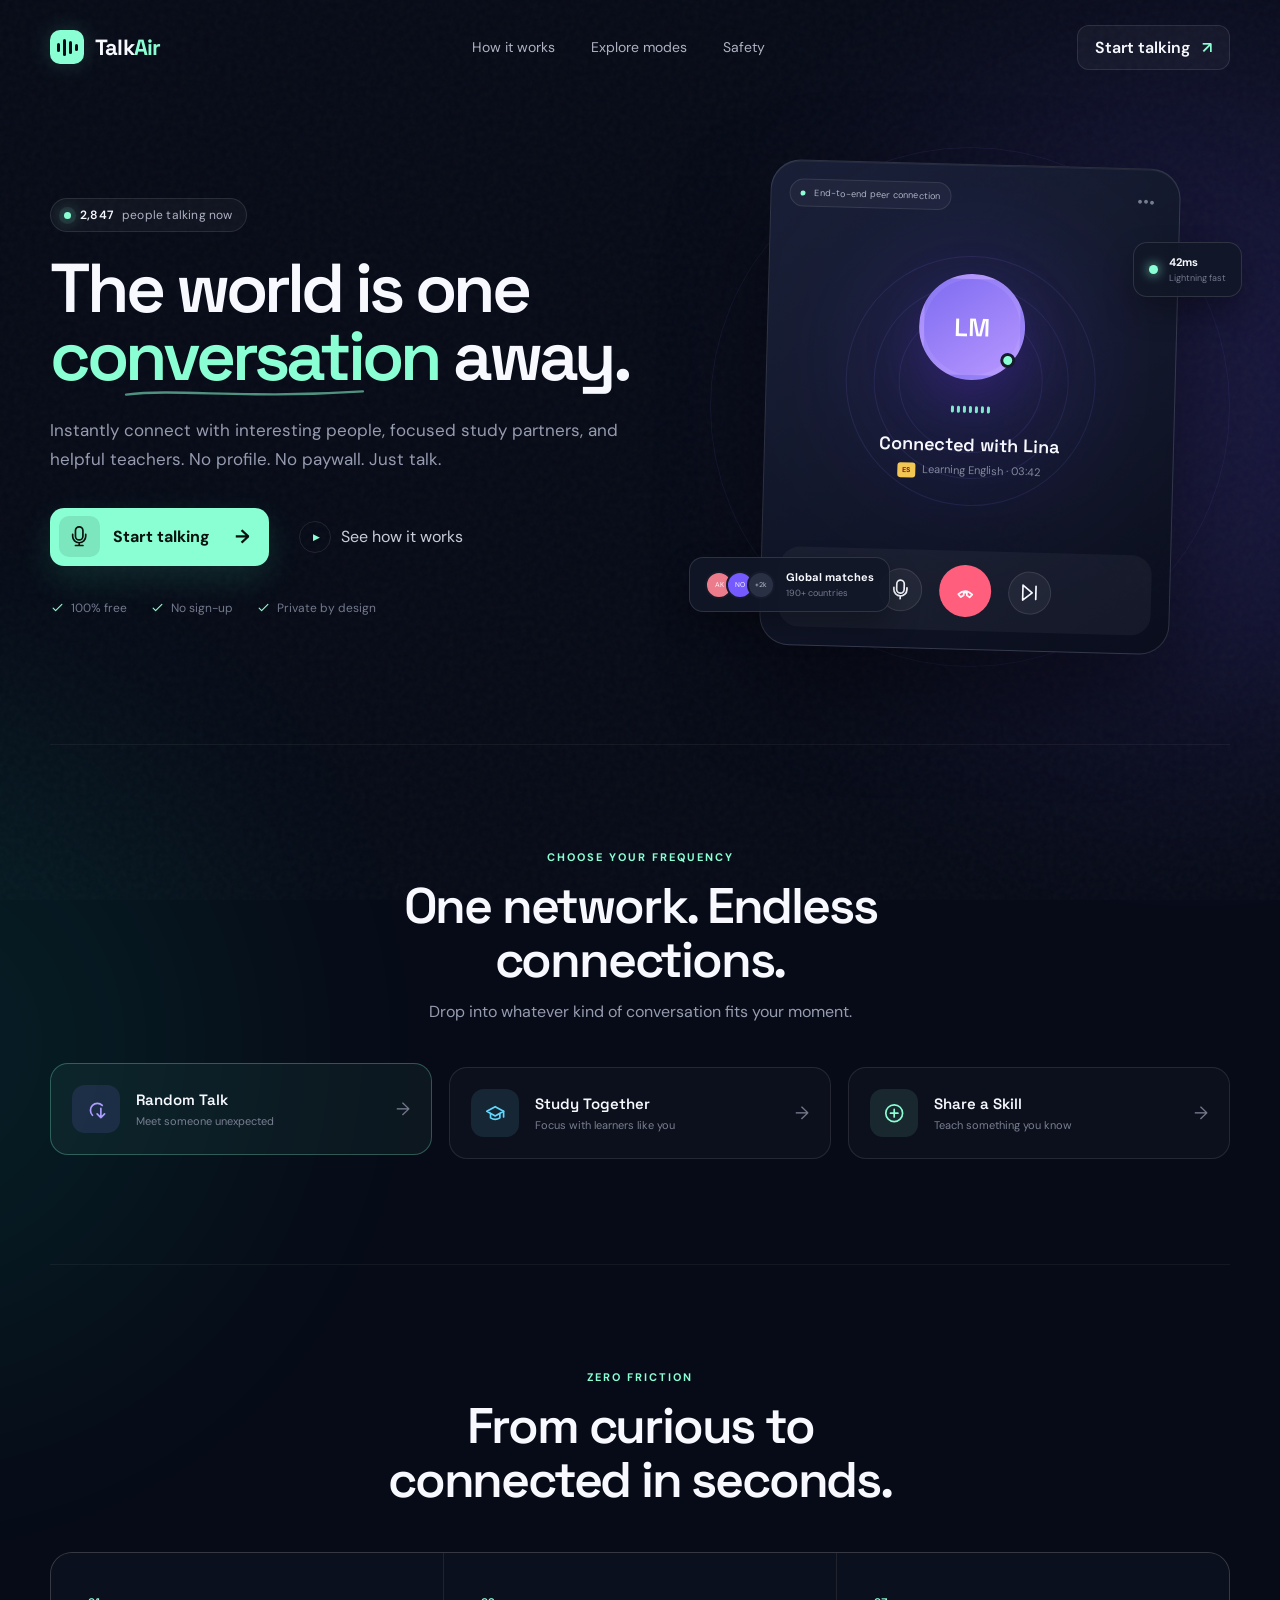
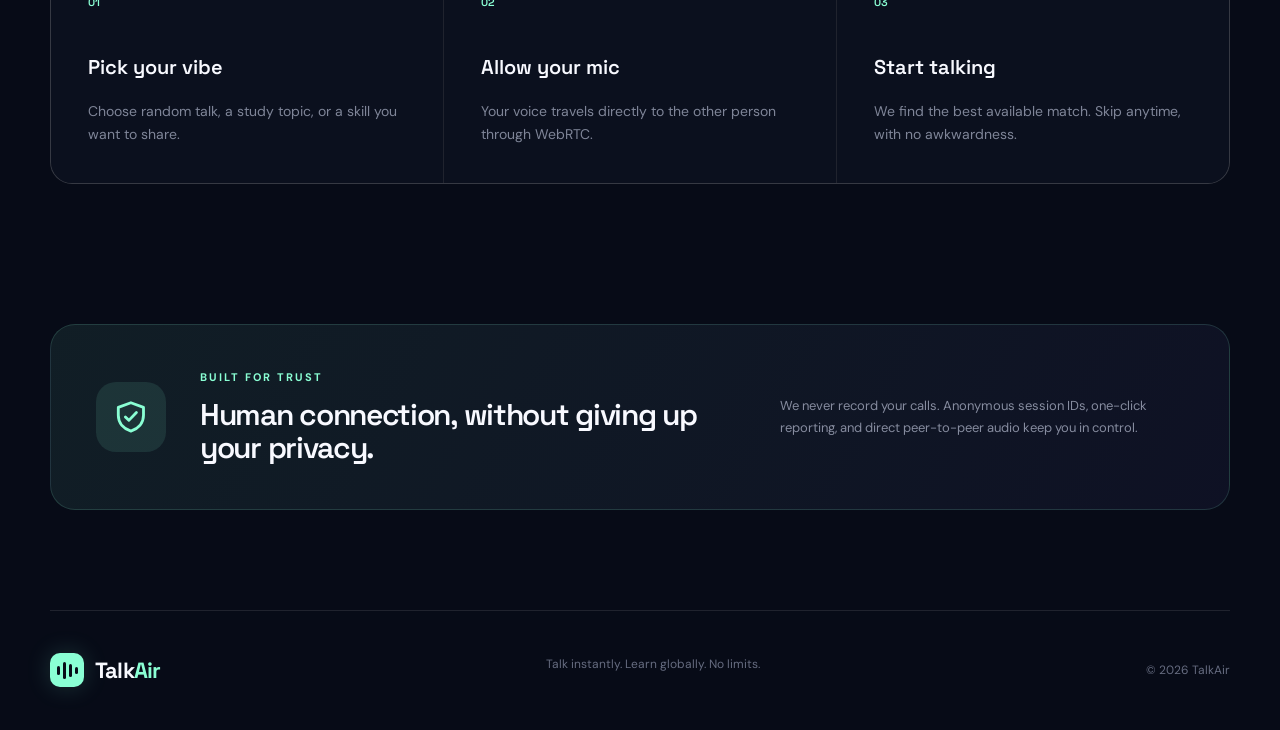
==== index.html @ 8523e1d0 "Add files via upload" ====
<!doctype html>
<html lang="en">
<head>
  <meta charset="UTF-8">
  <meta name="viewport" content="width=device-width, initial-scale=1.0">
  <meta name="theme-color" content="#070b17">
  <meta name="description" content="TalkAir is a free global voice network for instant conversations and focused learning.">
  <title>TalkAir - Talk instantly. Learn globally.</title>
  <link rel="preconnect" href="https://fonts.googleapis.com">
  <link rel="preconnect" href="https://fonts.gstatic.com" crossorigin>
  <link href="https://fonts.googleapis.com/css2?family=DM+Sans:wght@400;500;600;700&family=Space+Grotesk:wght@500;600;700&display=swap" rel="stylesheet">
  <link rel="stylesheet" href="style.css">
</head>
<body>
  <div class="noise"></div>
  <div class="glow glow-one"></div>
  <div class="glow glow-two"></div>

  <header class="site-header">
    <a class="brand" href="#" aria-label="TalkAir home">
      <span class="brand-mark" aria-hidden="true">
        <i></i><i></i><i></i><i></i>
      </span>
      <span>Talk<span>Air</span></span>
    </a>
    <nav aria-label="Main navigation">
      <a href="#how-it-works">How it works</a>
      <a href="#modes">Explore modes</a>
      <a href="#safety">Safety</a>
    </nav>
    <button class="header-cta" data-start>Start talking <span>&nearr;</span></button>
  </header>

  <main>
    <section class="hero" aria-labelledby="hero-title">
      <div class="hero-copy">
        <div class="eyebrow"><span class="live-dot"></span><strong id="onlineCount">2,847</strong> people talking now</div>
        <h1 id="hero-title">The world is one <em>conversation</em> away.</h1>
        <p class="hero-lead">Instantly connect with interesting people, focused study partners, and helpful teachers. No profile. No paywall. Just talk.</p>
        <div class="hero-actions">
          <button class="primary-button" data-start>
            <span class="button-icon" aria-hidden="true">
              <svg viewBox="0 0 24 24"><path d="M12 2a4 4 0 0 0-4 4v6a4 4 0 0 0 8 0V6a4 4 0 0 0-4-4Z"/><path d="M5 10v2a7 7 0 0 0 14 0v-2M12 19v3M8 22h8"/></svg>
            </span>
            Start talking
            <span class="arrow">&rarr;</span>
          </button>
          <button class="text-button" id="exploreButton"><span class="play">&#9654;</span> See how it works</button>
        </div>
        <div class="trust-row">
          <span><svg viewBox="0 0 24 24"><path d="m5 13 4 4L19 7"/></svg> 100% free</span>
          <span><svg viewBox="0 0 24 24"><path d="m5 13 4 4L19 7"/></svg> No sign-up</span>
          <span><svg viewBox="0 0 24 24"><path d="m5 13 4 4L19 7"/></svg> Private by design</span>
        </div>
      </div>

      <div class="hero-visual" aria-label="TalkAir live conversation preview">
        <div class="orbit orbit-a"></div>
        <div class="orbit orbit-b"></div>
        <div class="preview-card">
          <div class="preview-head">
            <span class="secure-pill"><span></span> End-to-end peer connection</span>
            <button aria-label="More options">&bull;&bull;&bull;</button>
          </div>
          <div class="caller-stage">
            <div class="pulse-ring ring-three"></div>
            <div class="pulse-ring ring-two"></div>
            <div class="pulse-ring ring-one"></div>
            <div class="avatar avatar-main"><span>LM</span><i></i></div>
            <div class="sound-bars" aria-hidden="true">
              <i></i><i></i><i></i><i></i><i></i><i></i><i></i>
            </div>
            <h2>Connected with Lina</h2>
            <p><span class="flag">ES</span> Learning English &middot; 03:42</p>
          </div>
          <div class="preview-controls">
            <button aria-label="Mute microphone"><svg viewBox="0 0 24 24"><path d="M12 2a4 4 0 0 0-4 4v6a4 4 0 0 0 8 0V6a4 4 0 0 0-4-4Z"/><path d="M5 10v2a7 7 0 0 0 14 0v-2M12 19v3"/></svg></button>
            <button class="end-preview" aria-label="End call"><svg viewBox="0 0 24 24"><path d="M4.5 15.5c4.9-4.7 10.1-4.7 15 0l-2.8 3-3-2v-3h-3.4v3l-3 2-2.8-3Z"/></svg></button>
            <button aria-label="Next person"><svg viewBox="0 0 24 24"><path d="m5 4 10 8L5 20V4ZM19 5v14"/></svg></button>
          </div>
        </div>
        <div class="floating-card match-card">
          <div class="mini-avatars"><span>AK</span><span>NO</span><span>+2k</span></div>
          <div><strong>Global matches</strong><small>190+ countries</small></div>
        </div>
        <div class="floating-card latency-card"><i></i><div><strong>42ms</strong><small>Lightning fast</small></div></div>
      </div>
    </section>

    <section class="mode-section" id="modes">
      <div class="section-heading">
        <span class="kicker">Choose your frequency</span>
        <h2>One network. Endless connections.</h2>
        <p>Drop into whatever kind of conversation fits your moment.</p>
      </div>
      <div class="mode-grid">
        <button class="mode-card active" data-mode="random">
          <span class="mode-icon violet"><svg viewBox="0 0 24 24"><path d="M8 18.5A7 7 0 1 1 18.5 8M13 17l4 4 4-4M17 21V11"/></svg></span>
          <span class="mode-copy"><strong>Random Talk</strong><small>Meet someone unexpected</small></span>
          <span class="mode-arrow">&rarr;</span>
        </button>
        <button class="mode-card" data-mode="study">
          <span class="mode-icon cyan"><svg viewBox="0 0 24 24"><path d="m3 10 9-5 9 5-9 5-9-5Z"/><path d="M7 12.5V17c3 2 7 2 10 0v-4.5M21 10v6"/></svg></span>
          <span class="mode-copy"><strong>Study Together</strong><small>Focus with learners like you</small></span>
          <span class="mode-arrow">&rarr;</span>
        </button>
        <button class="mode-card" data-mode="teach">
          <span class="mode-icon green"><svg viewBox="0 0 24 24"><path d="M12 21a9 9 0 1 0 0-18 9 9 0 0 0 0 18Z"/><path d="M8 12h8M12 8v8"/></svg></span>
          <span class="mode-copy"><strong>Share a Skill</strong><small>Teach something you know</small></span>
          <span class="mode-arrow">&rarr;</span>
        </button>
      </div>
    </section>

    <section class="steps-section" id="how-it-works">
      <div class="section-heading compact">
        <span class="kicker">Zero friction</span>
        <h2>From curious to connected in seconds.</h2>
      </div>
      <div class="steps-grid">
        <article><span>01</span><h3>Pick your vibe</h3><p>Choose random talk, a study topic, or a skill you want to share.</p></article>
        <article><span>02</span><h3>Allow your mic</h3><p>Your voice travels directly to the other person through WebRTC.</p></article>
        <article><span>03</span><h3>Start talking</h3><p>We find the best available match. Skip anytime, with no awkwardness.</p></article>
      </div>
    </section>

    <section class="safety-banner" id="safety">
      <div class="shield"><svg viewBox="0 0 24 24"><path d="M12 3 20 6v5c0 5-3.4 8.6-8 10-4.6-1.4-8-5-8-10V6l8-3Z"/><path d="m8.5 12 2.2 2.2 4.8-5"/></svg></div>
      <div><span class="kicker">Built for trust</span><h2>Human connection, without giving up your privacy.</h2></div>
      <p>We never record your calls. Anonymous session IDs, one-click reporting, and direct peer-to-peer audio keep you in control.</p>
    </section>
  </main>

  <footer>
    <a class="brand" href="#"><span class="brand-mark"><i></i><i></i><i></i><i></i></span><span>Talk<span>Air</span></span></a>
    <p>Talk instantly. Learn globally. No limits.</p>
    <span>&copy; 2026 TalkAir</span>
  </footer>

  <div class="app-overlay" id="appOverlay" aria-hidden="true">
    <div class="call-app">
      <header class="app-header">
        <a class="brand" href="#"><span class="brand-mark"><i></i><i></i><i></i><i></i></span><span>Talk<span>Air</span></span></a>
        <div class="connection-pill"><i id="connectionDot"></i><span id="connectionLabel">Getting ready</span></div>
        <button class="close-app" id="closeApp" aria-label="Close TalkAir">&times;</button>
      </header>

      <section class="setup-view" id="setupView">
        <div class="setup-copy">
          <span class="kicker">Your next conversation</span>
          <h2>What are you here for?</h2>
          <p>Choose a mode and we’ll tune your match.</p>
        </div>
        <div class="setup-modes" role="radiogroup" aria-label="Conversation mode">
          <button class="setup-mode selected" data-setup-mode="random"><span>01</span><strong>Random talk</strong><small>Surprise me</small></button>
          <button class="setup-mode" data-setup-mode="study"><span>02</span><strong>Study</strong><small>Find a focus partner</small></button>
          <button class="setup-mode" data-setup-mode="teach"><span>03</span><strong>Teach</strong><small>Share what you know</small></button>
        </div>
        <div class="topic-picker" id="topicPicker" hidden>
          <label for="topicSelect">Choose a topic</label>
          <select id="topicSelect">
            <option value="English">English speaking</option>
            <option value="IELTS">IELTS prep</option>
            <option value="Coding">Coding</option>
            <option value="Mathematics">Mathematics</option>
            <option value="Science">Science</option>
            <option value="Career">Career advice</option>
          </select>
        </div>
        <button class="primary-button setup-start" id="joinButton"><span class="button-icon"><svg viewBox="0 0 24 24"><path d="M12 2a4 4 0 0 0-4 4v6a4 4 0 0 0 8 0V6a4 4 0 0 0-4-4Z"/><path d="M5 10v2a7 7 0 0 0 14 0v-2M12 19v3M8 22h8"/></svg></span><span id="joinLabel">Allow mic &amp; find a match</span><span class="arrow">&rarr;</span></button>
        <p class="permission-note"><svg viewBox="0 0 24 24"><path d="M7 11V8a5 5 0 0 1 10 0v3M5 11h14v10H5V11Z"/></svg> Your calls are never recorded.</p>
      </section>

      <section class="call-view" id="callView" hidden>
        <div class="call-main">
          <div class="call-status"><span id="callMode">Random talk</span><i></i><time id="callTimer">00:00</time></div>
          <div class="call-person">
            <div class="search-radar" id="searchRadar"><i></i><i></i><i></i></div>
            <div class="avatar call-avatar" id="callAvatar"><span id="avatarText">?</span><i></i></div>
            <div class="live-wave" id="liveWave"><i></i><i></i><i></i><i></i><i></i><i></i><i></i><i></i><i></i></div>
            <h2 id="peerName">Searching the airwaves...</h2>
            <p id="peerMeta">Finding someone available right now</p>
          </div>
          <div class="call-controls">
            <button id="muteButton"><span><svg viewBox="0 0 24 24"><path d="M12 2a4 4 0 0 0-4 4v6a4 4 0 0 0 8 0V6a4 4 0 0 0-4-4Z"/><path d="M5 10v2a7 7 0 0 0 14 0v-2M12 19v3M8 22h8"/></svg></span><small>Mute</small></button>
            <button class="next-button" id="nextButton"><span><svg viewBox="0 0 24 24"><path d="m5 4 10 8L5 20V4ZM19 5v14"/></svg></span><small>Next</small></button>
            <button id="reportButton"><span><svg viewBox="0 0 24 24"><path d="M5 21V4M5 5h11l-2 4 2 4H5"/></svg></span><small>Report</small></button>
          </div>
        </div>
        <aside class="chat-panel">
          <div class="chat-head"><div><strong>Live chat</strong><span>Text is cleared after the call</span></div><button id="toggleChat" aria-label="Close chat">&times;</button></div>
          <div class="messages" id="messages"><div class="system-message">You’re anonymous. Be kind and don’t share personal information.</div></div>
          <form class="message-form" id="messageForm"><input id="messageInput" maxlength="280" placeholder="Type a message..." autocomplete="off"><button aria-label="Send message"><svg viewBox="0 0 24 24"><path d="m4 4 17 8-17 8 3-8-3-8Zm3 8h14"/></svg></button></form>
        </aside>
        <button class="mobile-chat-button" id="mobileChatButton" aria-label="Open chat"><svg viewBox="0 0 24 24"><path d="M21 15a4 4 0 0 1-4 4H8l-5 3V7a4 4 0 0 1 4-4h10a4 4 0 0 1 4 4v8Z"/></svg><span id="unreadBadge" hidden>0</span></button>
      </section>
    </div>
  </div>

  <div class="toast" id="toast" role="status"></div>
  <audio id="remoteAudio" autoplay></audio>
  <script src="config.js"></script>
  <script src="app.js"></script>
</body>
</html>
---- style.css ----
:root {
  --ink: #f8f9ff;
  --muted: #969bb0;
  --surface: #101525;
  --surface-2: #151b2e;
  --line: rgba(255, 255, 255, .1);
  --violet: #8f79ff;
  --violet-2: #6b4eff;
  --mint: #8affd4;
  --cyan: #63d8ff;
  --danger: #ff5f7d;
  --font-display: "Space Grotesk", sans-serif;
  --font-body: "DM Sans", sans-serif;
}

* { box-sizing: border-box; }
html { scroll-behavior: smooth; }
body {
  margin: 0;
  min-width: 320px;
  color: var(--ink);
  background: #070b17;
  font-family: var(--font-body);
  overflow-x: hidden;
}
button, input, select { font: inherit; }
button, a { -webkit-tap-highlight-color: transparent; }
button { color: inherit; }
a { color: inherit; text-decoration: none; }
svg { width: 1.4em; fill: none; stroke: currentColor; stroke-width: 1.8; stroke-linecap: round; stroke-linejoin: round; }
[hidden] { display: none !important; }

.noise {
  position: fixed; inset: 0; pointer-events: none; z-index: -1; opacity: .035;
  background-image: url("data:image/svg+xml,%3Csvg viewBox='0 0 180 180' xmlns='http://www.w3.org/2000/svg'%3E%3Cfilter id='n'%3E%3CfeTurbulence type='fractalNoise' baseFrequency='.9' numOctaves='4' stitchTiles='stitch'/%3E%3C/filter%3E%3Crect width='100%25' height='100%25' filter='url(%23n)' opacity='1'/%3E%3C/svg%3E");
}
.glow { position: absolute; width: 650px; height: 650px; border-radius: 50%; filter: blur(130px); z-index: -2; opacity: .16; }
.glow-one { top: 80px; right: -240px; background: #7358ff; }
.glow-two { top: 720px; left: -420px; background: #00e6b8; opacity: .08; }

.site-header, main, footer { width: min(1180px, calc(100% - 64px)); margin-inline: auto; }
.site-header { height: 94px; display: flex; align-items: center; justify-content: space-between; }
.brand { display: inline-flex; align-items: center; gap: 11px; font-family: var(--font-display); font-weight: 700; font-size: 22px; letter-spacing: -.8px; }
.brand > span:last-child > span { color: var(--mint); }
.brand-mark { width: 34px; height: 34px; display: flex; gap: 3px; justify-content: center; align-items: center; border-radius: 10px; color: #080c18; background: var(--mint); box-shadow: 0 0 25px rgba(138, 255, 212, .17); }
.brand-mark i { display: block; width: 3px; border-radius: 5px; background: currentColor; animation: brandWave 1.6s ease-in-out infinite; }
.brand-mark i:nth-child(1) { height: 9px; }
.brand-mark i:nth-child(2) { height: 17px; animation-delay: -.8s; }
.brand-mark i:nth-child(3) { height: 13px; animation-delay: -.4s; }
.brand-mark i:nth-child(4) { height: 7px; animation-delay: -.65s; }
nav { display: flex; gap: 36px; color: #aeb2c2; font-size: 14px; }
nav a { transition: color .2s; }
nav a:hover { color: var(--ink); }
.header-cta { padding: 11px 17px; border: 1px solid var(--line); border-radius: 12px; background: rgba(255,255,255,.04); font-weight: 600; cursor: pointer; transition: .2s; }
.header-cta:hover { border-color: rgba(138,255,212,.5); background: rgba(138,255,212,.08); }
.header-cta span { margin-left: 8px; color: var(--mint); }

.hero { min-height: 650px; padding: 58px 0 82px; display: grid; grid-template-columns: 1.06fr .94fr; gap: 72px; align-items: center; }
.eyebrow, .secure-pill { display: inline-flex; align-items: center; gap: 9px; border: 1px solid var(--line); background: rgba(255,255,255,.035); color: #aeb3c5; border-radius: 999px; padding: 8px 13px; font-size: 12px; letter-spacing: .2px; }
.eyebrow strong { color: var(--ink); font-weight: 600; }
.live-dot, .secure-pill > span { width: 7px; height: 7px; border-radius: 50%; background: var(--mint); box-shadow: 0 0 0 5px rgba(138,255,212,.09), 0 0 16px var(--mint); }
h1, h2, h3, p { margin-top: 0; }
.hero h1 { max-width: 660px; margin: 23px 0 25px; font: 600 clamp(53px, 5.4vw, 78px)/.98 var(--font-display); letter-spacing: -4px; }
.hero h1 em { color: var(--mint); font-style: normal; position: relative; }
.hero h1 em::after { content: ""; position: absolute; height: 8px; left: 0; right: 0; bottom: 3px; background: url("data:image/svg+xml,%3Csvg width='300' height='10' viewBox='0 0 300 10' xmlns='http://www.w3.org/2000/svg'%3E%3Cpath d='M2 7c67-8 145 6 296-4' fill='none' stroke='%238affd4' stroke-width='3' stroke-linecap='round' opacity='.55'/%3E%3C/svg%3E") center/100% 100% no-repeat; }
.hero-lead { max-width: 610px; color: var(--muted); font-size: 17px; line-height: 1.7; }
.hero-actions { display: flex; align-items: center; gap: 24px; margin-top: 34px; }
.primary-button { min-height: 58px; display: inline-flex; align-items: center; justify-content: center; gap: 13px; padding: 8px 19px 8px 9px; border: 0; border-radius: 14px; background: var(--mint); color: #07120e; font-weight: 700; cursor: pointer; box-shadow: 0 12px 35px rgba(63,255,188,.13); transition: transform .2s, box-shadow .2s; }
.primary-button:hover { transform: translateY(-2px); box-shadow: 0 16px 44px rgba(63,255,188,.22); }
.button-icon { display: grid; place-items: center; width: 41px; height: 41px; border-radius: 10px; background: rgba(5,24,17,.1); }
.primary-button .arrow { margin-left: 12px; font-size: 19px; }
.text-button { display: flex; align-items: center; gap: 10px; border: 0; background: none; color: #c9ccda; cursor: pointer; }
.play { display: grid; place-items: center; width: 32px; height: 32px; padding-left: 2px; border: 1px solid var(--line); border-radius: 50%; color: var(--mint); font-size: 9px; }
.trust-row { display: flex; flex-wrap: wrap; gap: 23px; margin-top: 34px; color: #73798d; font-size: 12px; }
.trust-row span { display: flex; align-items: center; gap: 6px; }
.trust-row svg { width: 15px; color: var(--mint); }

.hero-visual { min-height: 510px; position: relative; display: grid; place-items: center; }
.orbit { position: absolute; border: 1px solid rgba(143,121,255,.09); border-radius: 50%; }
.orbit-a { width: 520px; height: 520px; }
.orbit-b { width: 400px; height: 400px; border-color: rgba(138,255,212,.07); }
.preview-card { position: relative; z-index: 2; width: min(100%, 410px); padding: 18px; overflow: hidden; border: 1px solid rgba(255,255,255,.13); border-radius: 30px; background: linear-gradient(145deg, rgba(26,33,56,.95), rgba(10,14,28,.96)); box-shadow: 0 40px 100px rgba(0,0,0,.45), inset 0 1px rgba(255,255,255,.06); transform: rotate(1.5deg); }
.preview-card::before { content: ""; position: absolute; width: 220px; height: 220px; top: 85px; left: 95px; background: rgba(117,83,255,.18); filter: blur(70px); border-radius: 50%; }
.preview-head { position: relative; z-index: 1; display: flex; align-items: center; justify-content: space-between; }
.secure-pill { padding: 7px 10px; font-size: 9px; }
.secure-pill > span { width: 5px; height: 5px; box-shadow: none; }
.preview-head button { border: 0; color: #777d90; background: none; cursor: pointer; }
.caller-stage { min-height: 340px; position: relative; display: flex; flex-direction: column; align-items: center; justify-content: center; }
.pulse-ring { position: absolute; border-radius: 50%; border: 1px solid rgba(143,121,255,.12); }
.ring-one { width: 144px; height: 144px; animation: ring 2.4s infinite; }
.ring-two { width: 195px; height: 195px; animation: ring 2.4s .6s infinite; }
.ring-three { width: 250px; height: 250px; animation: ring 2.4s 1.2s infinite; }
.avatar { display: grid; place-items: center; position: relative; border-radius: 50%; background: linear-gradient(145deg, #7e6cf1, #b897ff); color: white; font: 600 25px var(--font-display); box-shadow: 0 20px 50px rgba(64,39,150,.45); }
.avatar-main { width: 106px; height: 106px; border: 5px solid rgba(255,255,255,.07); z-index: 2; }
.avatar i { position: absolute; right: 4px; bottom: 8px; width: 15px; height: 15px; border: 3px solid #171b2e; border-radius: 50%; background: var(--mint); }
.sound-bars, .live-wave { display: flex; align-items: center; gap: 3px; height: 25px; margin: 17px 0 11px; }
.sound-bars i, .live-wave i { width: 3px; height: 7px; border-radius: 3px; background: var(--mint); animation: sound 1s ease-in-out infinite; }
.sound-bars i:nth-child(2n), .live-wave i:nth-child(2n) { animation-delay: -.4s; }
.sound-bars i:nth-child(3n), .live-wave i:nth-child(3n) { animation-delay: -.7s; }
.caller-stage h2 { margin-bottom: 7px; font: 600 18px var(--font-display); }
.caller-stage p { color: #83899d; font-size: 11px; }
.flag { padding: 3px 5px; margin-right: 4px; border-radius: 3px; background: #f2c652; color: #791719; font-size: 7px; font-weight: 700; }
.preview-controls { position: relative; display: flex; align-items: center; justify-content: center; gap: 17px; padding: 14px; border-radius: 20px; background: rgba(255,255,255,.045); }
.preview-controls button { display: grid; place-items: center; width: 43px; height: 43px; border: 1px solid var(--line); border-radius: 50%; background: rgba(255,255,255,.05); cursor: pointer; }
.preview-controls .end-preview { width: 52px; height: 52px; border: 0; background: var(--danger); }
.floating-card { position: absolute; z-index: 4; display: flex; align-items: center; gap: 11px; padding: 12px 15px; border: 1px solid rgba(255,255,255,.12); border-radius: 14px; background: rgba(18,23,39,.88); box-shadow: 0 14px 30px rgba(0,0,0,.28); backdrop-filter: blur(18px); }
.floating-card strong, .floating-card small { display: block; }
.floating-card strong { font-size: 11px; }
.floating-card small { color: #747a8e; font-size: 9px; margin-top: 3px; }
.match-card { bottom: 50px; left: -20px; }
.mini-avatars { display: flex; }
.mini-avatars span { width: 28px; height: 28px; display: grid; place-items: center; margin-left: -7px; border: 2px solid #161b2b; border-radius: 50%; background: #745aff; font-size: 7px; }
.mini-avatars span:first-child { margin-left: 0; background: #ec7c8c; }
.mini-avatars span:last-child { background: #293044; color: #bbc0d0; }
.latency-card { right: -12px; top: 90px; }
.latency-card > i { width: 9px; height: 9px; border-radius: 50%; background: var(--mint); box-shadow: 0 0 12px var(--mint); }

.mode-section, .steps-section { padding: 105px 0; border-top: 1px solid rgba(255,255,255,.055); }
.section-heading { max-width: 660px; margin: 0 auto 45px; text-align: center; }
.section-heading.compact { max-width: 560px; }
.kicker { display: block; margin-bottom: 15px; color: var(--mint); font-size: 11px; font-weight: 700; letter-spacing: 2px; text-transform: uppercase; }
.section-heading h2, .safety-banner h2 { margin-bottom: 14px; font: 600 clamp(34px, 4vw, 50px)/1.08 var(--font-display); letter-spacing: -2.2px; }
.section-heading p { color: var(--muted); }
.mode-grid { display: grid; grid-template-columns: repeat(3, 1fr); gap: 17px; }
.mode-card { display: grid; grid-template-columns: auto 1fr auto; align-items: center; gap: 16px; padding: 21px; border: 1px solid var(--line); border-radius: 18px; background: rgba(255,255,255,.025); text-align: left; cursor: pointer; transition: .25s; }
.mode-card:hover, .mode-card.active { transform: translateY(-4px); border-color: rgba(138,255,212,.28); background: rgba(138,255,212,.05); }
.mode-icon { width: 48px; height: 48px; display: grid; place-items: center; border-radius: 13px; }
.mode-icon.violet { color: #ad9eff; background: rgba(143,121,255,.13); }
.mode-icon.cyan { color: var(--cyan); background: rgba(99,216,255,.11); }
.mode-icon.green { color: var(--mint); background: rgba(138,255,212,.1); }
.mode-copy strong, .mode-copy small { display: block; }
.mode-copy strong { margin-bottom: 5px; font: 600 15px var(--font-display); }
.mode-copy small { color: #797f92; font-size: 11px; }
.mode-arrow { color: #72778a; font-size: 18px; }
.steps-grid { display: grid; grid-template-columns: repeat(3, 1fr); gap: 1px; background: var(--line); border: 1px solid var(--line); border-radius: 22px; overflow: hidden; }
.steps-grid article { padding: 37px; background: #0b101e; }
.steps-grid article > span { display: inline-block; margin-bottom: 45px; color: var(--mint); font: 600 11px var(--font-display); }
.steps-grid h3 { font: 600 20px var(--font-display); }
.steps-grid p { margin-bottom: 0; color: #7f8598; font-size: 14px; line-height: 1.65; }
.safety-banner { margin-top: 35px; margin-bottom: 100px; padding: 45px; display: grid; grid-template-columns: auto 1.15fr .85fr; align-items: center; gap: 34px; border: 1px solid rgba(138,255,212,.15); border-radius: 25px; background: linear-gradient(120deg, rgba(138,255,212,.08), rgba(143,121,255,.06)); }
.shield { display: grid; place-items: center; width: 70px; height: 70px; border-radius: 20px; background: rgba(138,255,212,.1); color: var(--mint); font-size: 27px; }
.safety-banner h2 { margin: 0; font-size: 30px; letter-spacing: -1.3px; }
.safety-banner p { margin: 0; color: #868c9f; font-size: 13px; line-height: 1.7; }
footer { min-height: 120px; display: flex; align-items: center; justify-content: space-between; border-top: 1px solid var(--line); color: #666c80; font-size: 12px; }
footer .brand { color: var(--ink); }

.app-overlay { position: fixed; inset: 0; z-index: 50; display: grid; place-items: center; padding: 20px; background: rgba(3,5,12,.86); backdrop-filter: blur(20px); opacity: 0; visibility: hidden; transition: .25s; }
.app-overlay.open { opacity: 1; visibility: visible; }
.call-app { width: min(1120px, 100%); height: min(760px, calc(100vh - 40px)); display: flex; flex-direction: column; overflow: hidden; border: 1px solid rgba(255,255,255,.12); border-radius: 28px; background: #0a0f1d; box-shadow: 0 50px 130px #000; transform: translateY(15px) scale(.985); transition: .3s; }
.app-overlay.open .call-app { transform: none; }
.app-header { min-height: 76px; display: grid; grid-template-columns: 1fr auto 1fr; align-items: center; padding: 0 25px; border-bottom: 1px solid var(--line); }
.connection-pill { display: flex; align-items: center; gap: 8px; padding: 8px 12px; border: 1px solid var(--line); border-radius: 999px; color: #8c92a5; font-size: 11px; }
.connection-pill i { width: 6px; height: 6px; border-radius: 50%; background: #f3b64a; }
.connection-pill i.online { background: var(--mint); box-shadow: 0 0 9px var(--mint); }
.close-app { justify-self: end; width: 38px; height: 38px; border: 1px solid var(--line); border-radius: 11px; background: rgba(255,255,255,.04); color: #9297a9; font-size: 25px; cursor: pointer; }
.setup-view { flex: 1; display: flex; flex-direction: column; justify-content: center; width: min(650px, calc(100% - 40px)); margin: auto; padding: 30px 0 55px; }
.setup-copy { text-align: center; }
.setup-copy h2 { margin-bottom: 9px; font: 600 42px var(--font-display); letter-spacing: -2px; }
.setup-copy p { color: var(--muted); }
.setup-modes { display: grid; grid-template-columns: repeat(3, 1fr); gap: 12px; margin: 30px 0 18px; }
.setup-mode { min-height: 145px; display: flex; flex-direction: column; align-items: flex-start; padding: 18px; border: 1px solid var(--line); border-radius: 17px; background: rgba(255,255,255,.025); cursor: pointer; transition: .2s; }
.setup-mode > span { color: #6c7184; font-size: 10px; }
.setup-mode strong { margin-top: auto; font: 600 16px var(--font-display); }
.setup-mode small { margin-top: 5px; color: #73798d; }
.setup-mode.selected { border-color: rgba(138,255,212,.45); background: rgba(138,255,212,.07); box-shadow: inset 0 0 30px rgba(138,255,212,.03); }
.topic-picker { display: grid; grid-template-columns: auto 1fr; align-items: center; gap: 18px; margin-bottom: 18px; padding: 10px 12px 10px 18px; border: 1px solid var(--line); border-radius: 13px; color: #9ba0b2; font-size: 12px; }
.topic-picker select { width: 100%; padding: 10px; border: 0; outline: 0; border-radius: 9px; background: #191f31; color: var(--ink); }
.setup-start { width: 100%; margin-top: 9px; }
.permission-note { display: flex; align-items: center; justify-content: center; gap: 7px; margin: 15px 0 0; color: #686e80; font-size: 10px; }
.permission-note svg { width: 13px; }

.call-view { flex: 1; min-height: 0; position: relative; display: grid; grid-template-columns: 1fr 350px; }
.call-main { min-width: 0; position: relative; display: flex; flex-direction: column; align-items: center; justify-content: center; overflow: hidden; background: radial-gradient(circle at 50% 45%, rgba(98,75,215,.15), transparent 35%); }
.call-main::before { content: ""; position: absolute; inset: 0; opacity: .2; background-image: linear-gradient(rgba(255,255,255,.03) 1px, transparent 1px), linear-gradient(90deg, rgba(255,255,255,.03) 1px, transparent 1px); background-size: 50px 50px; mask-image: radial-gradient(circle, black, transparent 70%); }
.call-status { position: absolute; top: 24px; display: flex; align-items: center; gap: 9px; color: #858b9e; font-size: 10px; text-transform: uppercase; letter-spacing: 1px; }
.call-status i { width: 3px; height: 3px; border-radius: 50%; background: #50566a; }
.call-status time { color: var(--ink); font-variant-numeric: tabular-nums; }
.call-person { position: relative; z-index: 1; display: flex; flex-direction: column; align-items: center; text-align: center; }
.call-avatar { width: 140px; height: 140px; border: 7px solid rgba(255,255,255,.07); font-size: 34px; }
.call-person h2 { margin: 0 0 8px; font: 600 25px var(--font-display); letter-spacing: -.7px; }
.call-person p { color: #787e91; font-size: 12px; }
.live-wave { height: 34px; margin: 20px 0 14px; }
.live-wave i { width: 4px; background: var(--violet); }
.search-radar { position: absolute; width: 230px; height: 230px; top: -45px; left: 50%; transform: translateX(-50%); }
.search-radar i { position: absolute; inset: 0; border: 1px solid rgba(138,255,212,.18); border-radius: 50%; animation: radar 2.2s infinite; }
.search-radar i:nth-child(2) { animation-delay: .7s; }
.search-radar i:nth-child(3) { animation-delay: 1.4s; }
.call-controls { position: absolute; z-index: 2; bottom: 36px; display: flex; gap: 24px; }
.call-controls button { border: 0; background: none; cursor: pointer; }
.call-controls button > span { width: 52px; height: 52px; display: grid; place-items: center; border: 1px solid var(--line); border-radius: 50%; background: rgba(255,255,255,.05); transition: .2s; }
.call-controls button:hover > span { transform: translateY(-2px); background: rgba(255,255,255,.1); }
.call-controls small { display: block; margin-top: 8px; color: #747a8e; font-size: 9px; }
.call-controls .next-button > span { width: 64px; height: 64px; margin-top: -6px; color: #07120e; background: var(--mint); box-shadow: 0 9px 28px rgba(138,255,212,.18); }
.call-controls button.muted > span, .call-controls button.reported > span { color: white; background: var(--danger); }
.chat-panel { display: flex; flex-direction: column; min-width: 0; border-left: 1px solid var(--line); background: #0d1220; }
.chat-head { min-height: 74px; display: flex; align-items: center; justify-content: space-between; padding: 0 20px; border-bottom: 1px solid var(--line); }
.chat-head strong, .chat-head span { display: block; }
.chat-head strong { font: 600 13px var(--font-display); }
.chat-head span { margin-top: 4px; color: #646a7c; font-size: 9px; }
.chat-head button { display: none; border: 0; background: none; color: #8b91a4; font-size: 24px; }
.messages { flex: 1; min-height: 0; padding: 18px; overflow-y: auto; scrollbar-width: thin; }
.system-message { padding: 10px 12px; border-radius: 10px; background: rgba(143,121,255,.08); color: #7e8498; font-size: 9px; line-height: 1.5; text-align: center; }
.message { max-width: 84%; margin-top: 14px; }
.message p { display: inline-block; margin: 0; padding: 10px 12px; border-radius: 12px 12px 12px 3px; background: #191f31; color: #d1d4df; font-size: 12px; line-height: 1.45; overflow-wrap: anywhere; }
.message small { display: block; margin: 4px 3px 0; color: #53596c; font-size: 8px; }
.message.self { margin-left: auto; text-align: right; }
.message.self p { border-radius: 12px 12px 3px 12px; background: var(--violet-2); color: white; text-align: left; }
.message-form { display: grid; grid-template-columns: 1fr auto; gap: 8px; padding: 14px; border-top: 1px solid var(--line); }
.message-form input { min-width: 0; padding: 12px; border: 1px solid var(--line); outline: none; border-radius: 11px; background: rgba(255,255,255,.035); color: var(--ink); font-size: 12px; }
.message-form input:focus { border-color: rgba(138,255,212,.35); }
.message-form button { width: 42px; border: 0; border-radius: 11px; background: var(--mint); color: #07120e; cursor: pointer; }
.mobile-chat-button { display: none; }
.toast { position: fixed; z-index: 100; left: 50%; bottom: 25px; padding: 12px 16px; border: 1px solid var(--line); border-radius: 12px; background: #171d2e; box-shadow: 0 15px 40px #0008; color: #dfe2ec; font-size: 12px; opacity: 0; visibility: hidden; transform: translate(-50%, 12px); transition: .25s; }
.toast.show { opacity: 1; visibility: visible; transform: translate(-50%, 0); }

@keyframes brandWave { 50% { height: 6px; } }
@keyframes ring { 0% { transform: scale(.82); opacity: 0; } 35% { opacity: 1; } 100% { transform: scale(1.13); opacity: 0; } }
@keyframes sound { 0%,100% { height: 6px; } 50% { height: 22px; } }
@keyframes radar { 0% { transform: scale(.4); opacity: 0; } 25% { opacity: .8; } 100% { transform: scale(1.25); opacity: 0; } }

@media (max-width: 980px) {
  nav { display: none; }
  .hero { grid-template-columns: 1fr; gap: 35px; padding-top: 50px; text-align: center; }
  .hero-copy { display: flex; flex-direction: column; align-items: center; }
  .hero h1 { max-width: 760px; }
  .hero-visual { min-height: 560px; }
  .mode-grid { grid-template-columns: 1fr; max-width: 650px; margin: auto; }
  .mode-card { min-height: 92px; }
  .safety-banner { grid-template-columns: auto 1fr; }
  .safety-banner p { grid-column: 2; }
}

@media (max-width: 720px) {
  .site-header, main, footer { width: min(100% - 32px, 1180px); }
  .site-header { height: 75px; }
  .header-cta { font-size: 11px; }
  .hero { min-height: auto; padding: 42px 0 62px; }
  .hero h1 { margin: 20px 0; font-size: clamp(44px, 13vw, 62px); letter-spacing: -3px; }
  .hero-lead { font-size: 15px; }
  .hero-actions { width: 100%; flex-direction: column; gap: 16px; }
  .hero-actions .primary-button { width: 100%; }
  .trust-row { justify-content: center; gap: 10px 17px; }
  .hero-visual { min-height: 465px; margin-top: 10px; }
  .preview-card { width: min(88vw, 390px); transform: none; }
  .caller-stage { min-height: 300px; }
  .orbit-a { width: 440px; height: 440px; }
  .orbit-b { width: 350px; height: 350px; }
  .floating-card { transform: scale(.9); }
  .match-card { left: -3px; bottom: 10px; }
  .latency-card { right: -3px; top: 48px; }
  .mode-section, .steps-section { padding: 80px 0; }
  .section-heading h2 { font-size: 37px; }
  .steps-grid { grid-template-columns: 1fr; }
  .steps-grid article { padding: 28px; }
  .steps-grid article > span { margin-bottom: 24px; }
  .safety-banner { margin-bottom: 70px; padding: 28px; grid-template-columns: 1fr; text-align: center; }
  .shield { margin: auto; }
  .safety-banner p { grid-column: 1; }
  footer { min-height: 160px; flex-direction: column; justify-content: center; gap: 15px; }

  .app-overlay { padding: 0; }
  .call-app { width: 100%; height: 100%; border: 0; border-radius: 0; }
  .app-header { min-height: 65px; grid-template-columns: 1fr auto auto; gap: 9px; padding: 0 14px; }
  .app-header .brand { font-size: 18px; }
  .app-header .brand-mark { width: 29px; height: 29px; }
  .connection-pill { padding: 7px 9px; }
  .close-app { width: 34px; height: 34px; }
  .setup-view { width: calc(100% - 32px); padding: 25px 0 35px; justify-content: flex-start; overflow-y: auto; }
  .setup-copy { margin-top: auto; }
  .setup-copy h2 { font-size: 34px; }
  .setup-modes { grid-template-columns: 1fr; gap: 8px; margin: 22px 0 13px; }
  .setup-mode { min-height: 76px; display: grid; grid-template-columns: 32px 1fr; grid-template-rows: 1fr 1fr; align-items: end; padding: 12px 15px; }
  .setup-mode > span { grid-row: 1 / 3; align-self: center; }
  .setup-mode strong { margin: 0; }
  .setup-mode small { align-self: start; margin: 1px 0 0; }
  .setup-start { flex-shrink: 0; }
  .permission-note { margin-bottom: auto; }
  .call-view { grid-template-columns: 1fr; }
  .call-main { height: 100%; }
  .call-avatar { width: 125px; height: 125px; }
  .call-controls { bottom: 44px; }
  .chat-panel { position: absolute; z-index: 10; inset: 0; border: 0; transform: translateY(100%); transition: transform .28s ease; }
  .chat-panel.open { transform: translateY(0); }
  .chat-head button { display: block; }
  .mobile-chat-button { position: absolute; z-index: 5; right: 18px; top: 18px; width: 42px; height: 42px; display: grid; place-items: center; border: 1px solid var(--line); border-radius: 50%; background: rgba(255,255,255,.06); }
  .mobile-chat-button span { position: absolute; right: -2px; top: -3px; min-width: 17px; height: 17px; display: grid; place-items: center; border-radius: 9px; background: var(--danger); font-size: 8px; }
}

@media (max-width: 430px) {
  .site-header .brand { font-size: 19px; }
  .site-header .brand-mark { width: 30px; height: 30px; }
  .hero h1 { font-size: 44px; }
  .eyebrow { font-size: 10px; }
  .preview-card { width: 94vw; padding: 14px; }
  .caller-stage { min-height: 290px; }
  .floating-card { display: none; }
  .mode-card { padding: 17px; }
  .call-controls { gap: 14px; }
  .call-controls button > span { width: 49px; height: 49px; }
  .call-controls .next-button > span { width: 60px; height: 60px; }
}

@media (prefers-reduced-motion: reduce) {
  *, *::before, *::after { scroll-behavior: auto !important; animation-duration: .01ms !important; animation-iteration-count: 1 !important; }
}
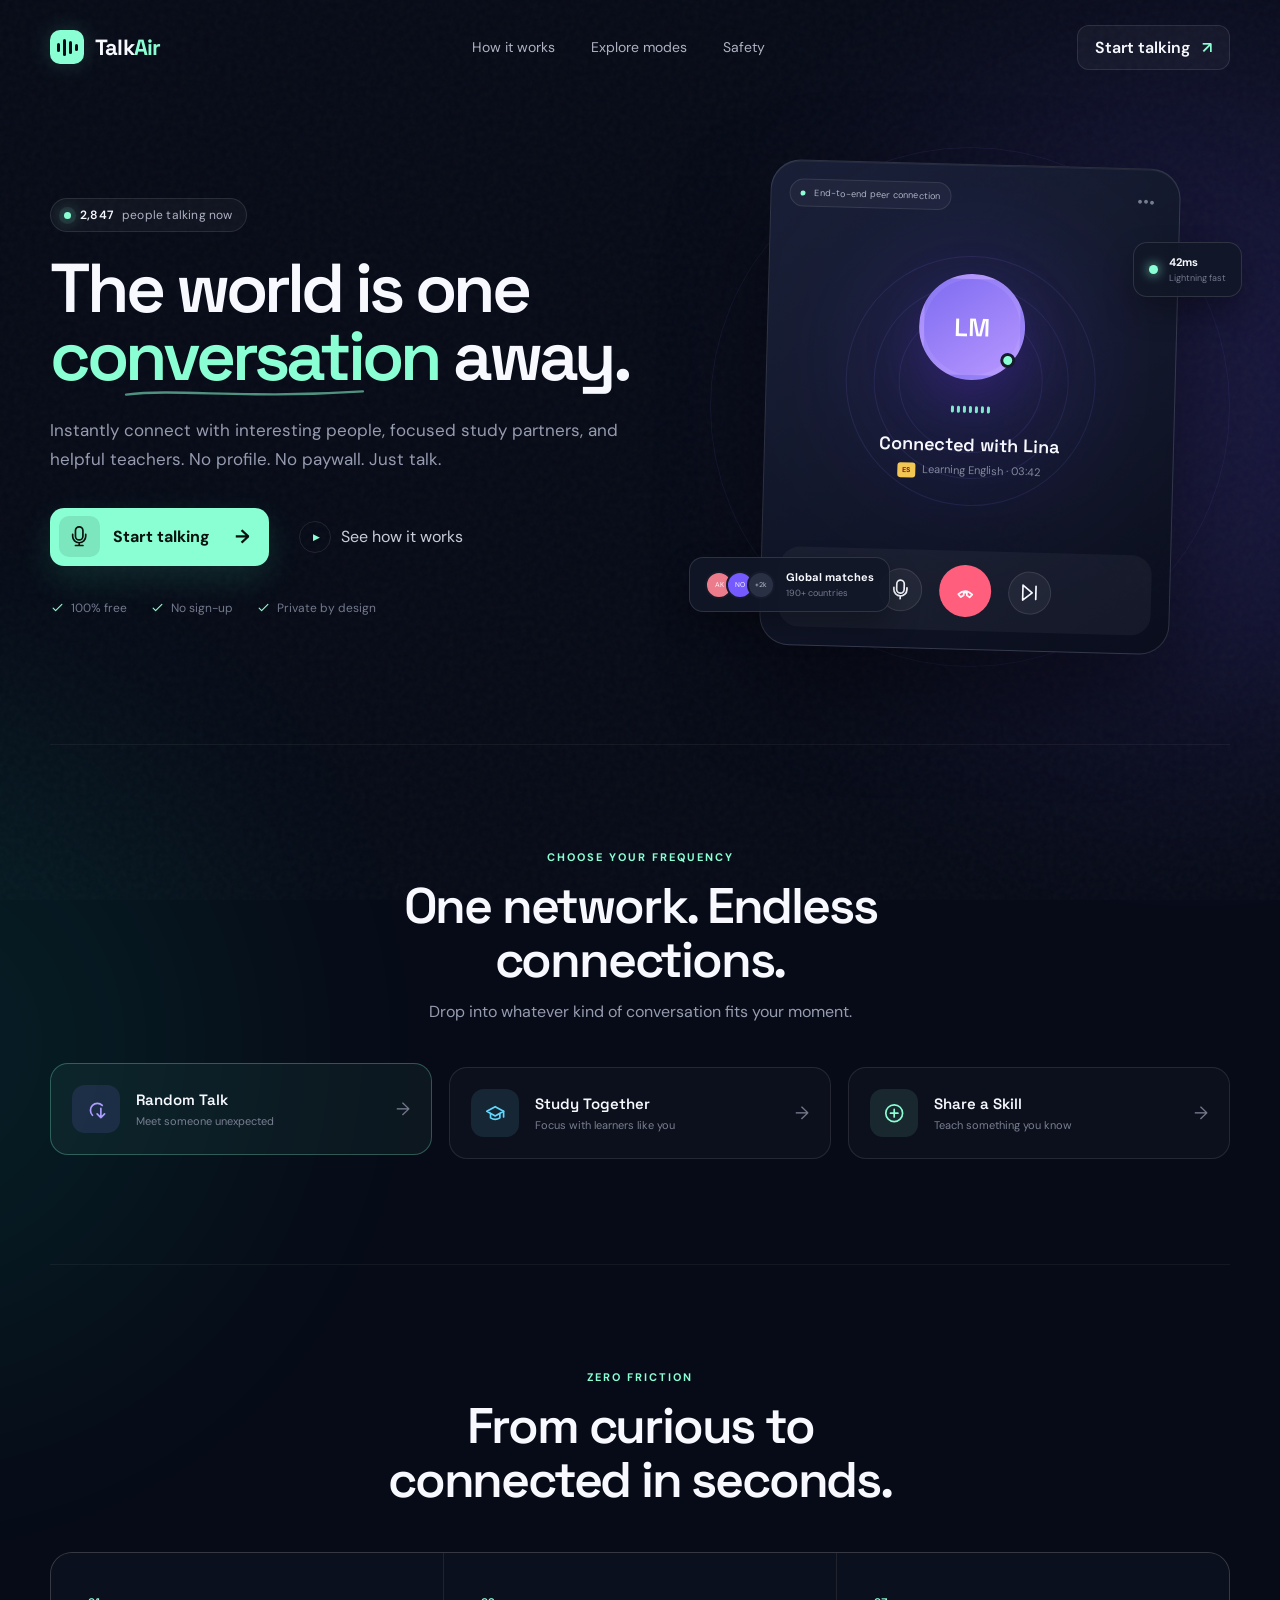
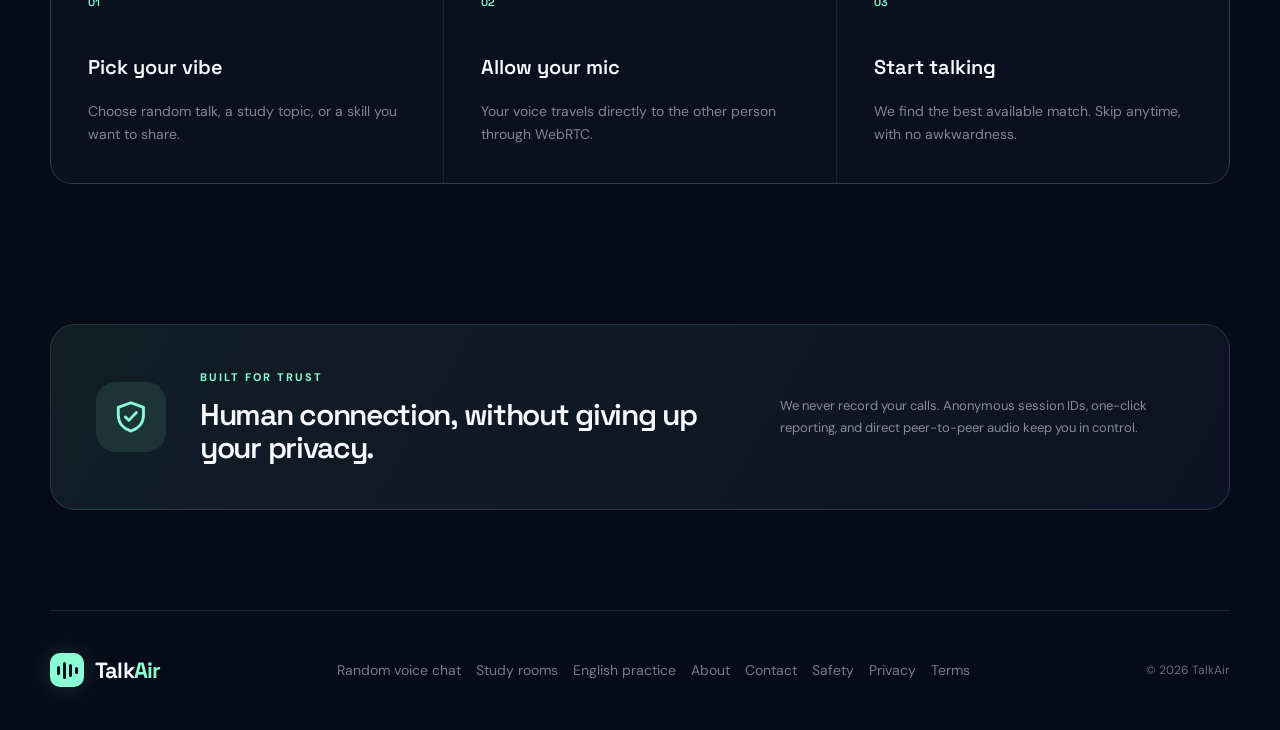
==== commit 1d9ea5b3: "Move frontend to repository root" ====
--- a/index.html
+++ b/index.html
@@ -4,12 +4,39 @@
   <meta charset="UTF-8">
   <meta name="viewport" content="width=device-width, initial-scale=1.0">
   <meta name="theme-color" content="#070b17">
-  <meta name="description" content="TalkAir is a free global voice network for instant conversations and focused learning.">
-  <title>TalkAir - Talk instantly. Learn globally.</title>
+  <meta name="description" content="TalkAir is a free global voice network for random conversations, English speaking practice, online study partners and peer teaching.">
+  <meta name="robots" content="index, follow, max-image-preview:large, max-snippet:-1, max-video-preview:-1">
+  <meta property="og:type" content="website">
+  <meta property="og:site_name" content="TalkAir">
+  <meta property="og:title" content="TalkAir | Free Random Voice Chat & Study Partners">
+  <meta property="og:description" content="Talk instantly and learn globally through free voice conversations, study matching and peer teaching.">
+  <meta property="og:url" content="https://usmnashd1.github.io/TalkAir/">
+  <meta property="og:image" content="https://usmnashd1.github.io/TalkAir/social-card.png">
+  <meta property="og:image:width" content="1200">
+  <meta property="og:image:height" content="630">
+  <meta property="og:image:alt" content="TalkAir — Talk instantly. Learn globally.">
+  <meta name="twitter:card" content="summary_large_image">
+  <meta name="twitter:title" content="TalkAir | Free Random Voice Chat & Study Partners">
+  <meta name="twitter:description" content="Free voice conversations, study partners and peer teaching without registration.">
+  <meta name="twitter:image" content="https://usmnashd1.github.io/TalkAir/social-card.png">
+  <link rel="canonical" href="https://usmnashd1.github.io/TalkAir/">
+  <link rel="icon" href="favicon.svg" type="image/svg+xml">
+  <link rel="manifest" href="site.webmanifest">
+  <title>TalkAir | Free Random Voice Chat & Study Partners</title>
   <link rel="preconnect" href="https://fonts.googleapis.com">
   <link rel="preconnect" href="https://fonts.gstatic.com" crossorigin>
   <link href="https://fonts.googleapis.com/css2?family=DM+Sans:wght@400;500;600;700&family=Space+Grotesk:wght@500;600;700&display=swap" rel="stylesheet">
   <link rel="stylesheet" href="style.css">
+  <script type="application/ld+json">
+  {
+    "@context": "https://schema.org",
+    "@graph": [
+      {"@type":"Organization","@id":"https://usmnashd1.github.io/TalkAir/#organization","name":"TalkAir","url":"https://usmnashd1.github.io/TalkAir/","logo":"https://usmnashd1.github.io/TalkAir/favicon.svg"},
+      {"@type":"WebSite","@id":"https://usmnashd1.github.io/TalkAir/#website","url":"https://usmnashd1.github.io/TalkAir/","name":"TalkAir","description":"Free global voice conversations, study partners and skill sharing.","publisher":{"@id":"https://usmnashd1.github.io/TalkAir/#organization"},"inLanguage":"en"},
+      {"@type":"WebPage","@id":"https://usmnashd1.github.io/TalkAir/#webpage","url":"https://usmnashd1.github.io/TalkAir/","name":"TalkAir | Free Random Voice Chat & Study Partners","isPartOf":{"@id":"https://usmnashd1.github.io/TalkAir/#website"},"about":{"@id":"https://usmnashd1.github.io/TalkAir/#organization"},"inLanguage":"en"}
+    ]
+  }
+  </script>
 </head>
 <body>
   <div class="noise"></div>
@@ -131,9 +158,9 @@
     </section>
   </main>
 
-  <footer>
-    <a class="brand" href="#"><span class="brand-mark"><i></i><i></i><i></i><i></i></span><span>Talk<span>Air</span></span></a>
-    <p>Talk instantly. Learn globally. No limits.</p>
+  <footer class="home-footer">
+    <a class="brand" href="./"><span class="brand-mark"><i></i><i></i><i></i><i></i></span><span>Talk<span>Air</span></span></a>
+    <nav class="home-footer-links" aria-label="Footer navigation"><a href="random-voice-chat/">Random voice chat</a><a href="study-room-online/">Study rooms</a><a href="learn-english-speaking/">English practice</a><a href="about/">About</a><a href="contact/">Contact</a><a href="safety/">Safety</a><a href="privacy/">Privacy</a><a href="terms/">Terms</a></nav>
     <span>&copy; 2026 TalkAir</span>
   </footer>
 
@@ -180,6 +207,7 @@
             <div class="live-wave" id="liveWave"><i></i><i></i><i></i><i></i><i></i><i></i><i></i><i></i><i></i></div>
             <h2 id="peerName">Searching the airwaves...</h2>
             <p id="peerMeta">Finding someone available right now</p>
+            <button class="enable-audio" id="enableAudio" hidden>Enable call audio</button>
           </div>
           <div class="call-controls">
             <button id="muteButton"><span><svg viewBox="0 0 24 24"><path d="M12 2a4 4 0 0 0-4 4v6a4 4 0 0 0 8 0V6a4 4 0 0 0-4-4Z"/><path d="M5 10v2a7 7 0 0 0 14 0v-2M12 19v3M8 22h8"/></svg></span><small>Mute</small></button>
@@ -200,6 +228,7 @@
   <div class="toast" id="toast" role="status"></div>
   <audio id="remoteAudio" autoplay></audio>
   <script src="config.js"></script>
+  <script src="analytics.js"></script>
   <script src="app.js"></script>
 </body>
 </html>
--- a/style.css
+++ b/style.css
@@ -143,6 +143,16 @@
 .safety-banner p { margin: 0; color: #868c9f; font-size: 13px; line-height: 1.7; }
 footer { min-height: 120px; display: flex; align-items: center; justify-content: space-between; border-top: 1px solid var(--line); color: #666c80; font-size: 12px; }
 footer .brand { color: var(--ink); }
+.home-footer { gap: 22px; }
+.home-footer-links { display: flex; flex-wrap: wrap; justify-content: center; gap: 15px; }
+.home-footer-links a { color: #747b8e; }
+.home-footer-links a:hover { color: var(--mint); }
+.analytics-consent { position: fixed; z-index: 120; left: 22px; right: 22px; bottom: 22px; max-width: 760px; margin: auto; display: grid; grid-template-columns: 1fr auto; gap: 22px; align-items: center; padding: 18px 20px; border: 1px solid rgba(138,255,212,.25); border-radius: 16px; background: rgba(13,18,32,.97); box-shadow: 0 20px 70px #000b; backdrop-filter: blur(18px); }
+.analytics-consent strong { font: 600 13px var(--font-display); }
+.analytics-consent p { margin: 4px 0 0; color: #858b9e; font-size: 11px; line-height: 1.5; }
+.analytics-actions { display: flex; gap: 8px; }
+.analytics-actions button { padding: 9px 12px; border: 1px solid var(--line); border-radius: 9px; background: rgba(255,255,255,.05); cursor: pointer; }
+.analytics-actions button:last-child { border-color: transparent; background: var(--mint); color: #07120e; font-weight: 700; }
 
 .app-overlay { position: fixed; inset: 0; z-index: 50; display: grid; place-items: center; padding: 20px; background: rgba(3,5,12,.86); backdrop-filter: blur(20px); opacity: 0; visibility: hidden; transition: .25s; }
 .app-overlay.open { opacity: 1; visibility: visible; }
@@ -179,6 +189,7 @@
 .call-avatar { width: 140px; height: 140px; border: 7px solid rgba(255,255,255,.07); font-size: 34px; }
 .call-person h2 { margin: 0 0 8px; font: 600 25px var(--font-display); letter-spacing: -.7px; }
 .call-person p { color: #787e91; font-size: 12px; }
+.enable-audio { margin-top: 8px; padding: 10px 15px; border: 1px solid rgba(138,255,212,.35); border-radius: 10px; background: rgba(138,255,212,.1); color: var(--mint); font-weight: 700; font-size: 11px; cursor: pointer; }
 .live-wave { height: 34px; margin: 20px 0 14px; }
 .live-wave i { width: 4px; background: var(--violet); }
 .search-radar { position: absolute; width: 230px; height: 230px; top: -45px; left: 50%; transform: translateX(-50%); }
@@ -257,6 +268,8 @@
   .shield { margin: auto; }
   .safety-banner p { grid-column: 1; }
   footer { min-height: 160px; flex-direction: column; justify-content: center; gap: 15px; }
+  .analytics-consent { grid-template-columns: 1fr; gap: 12px; }
+  .analytics-actions { justify-content: flex-end; }
 
   .app-overlay { padding: 0; }
   .call-app { width: 100%; height: 100%; border: 0; border-radius: 0; }
